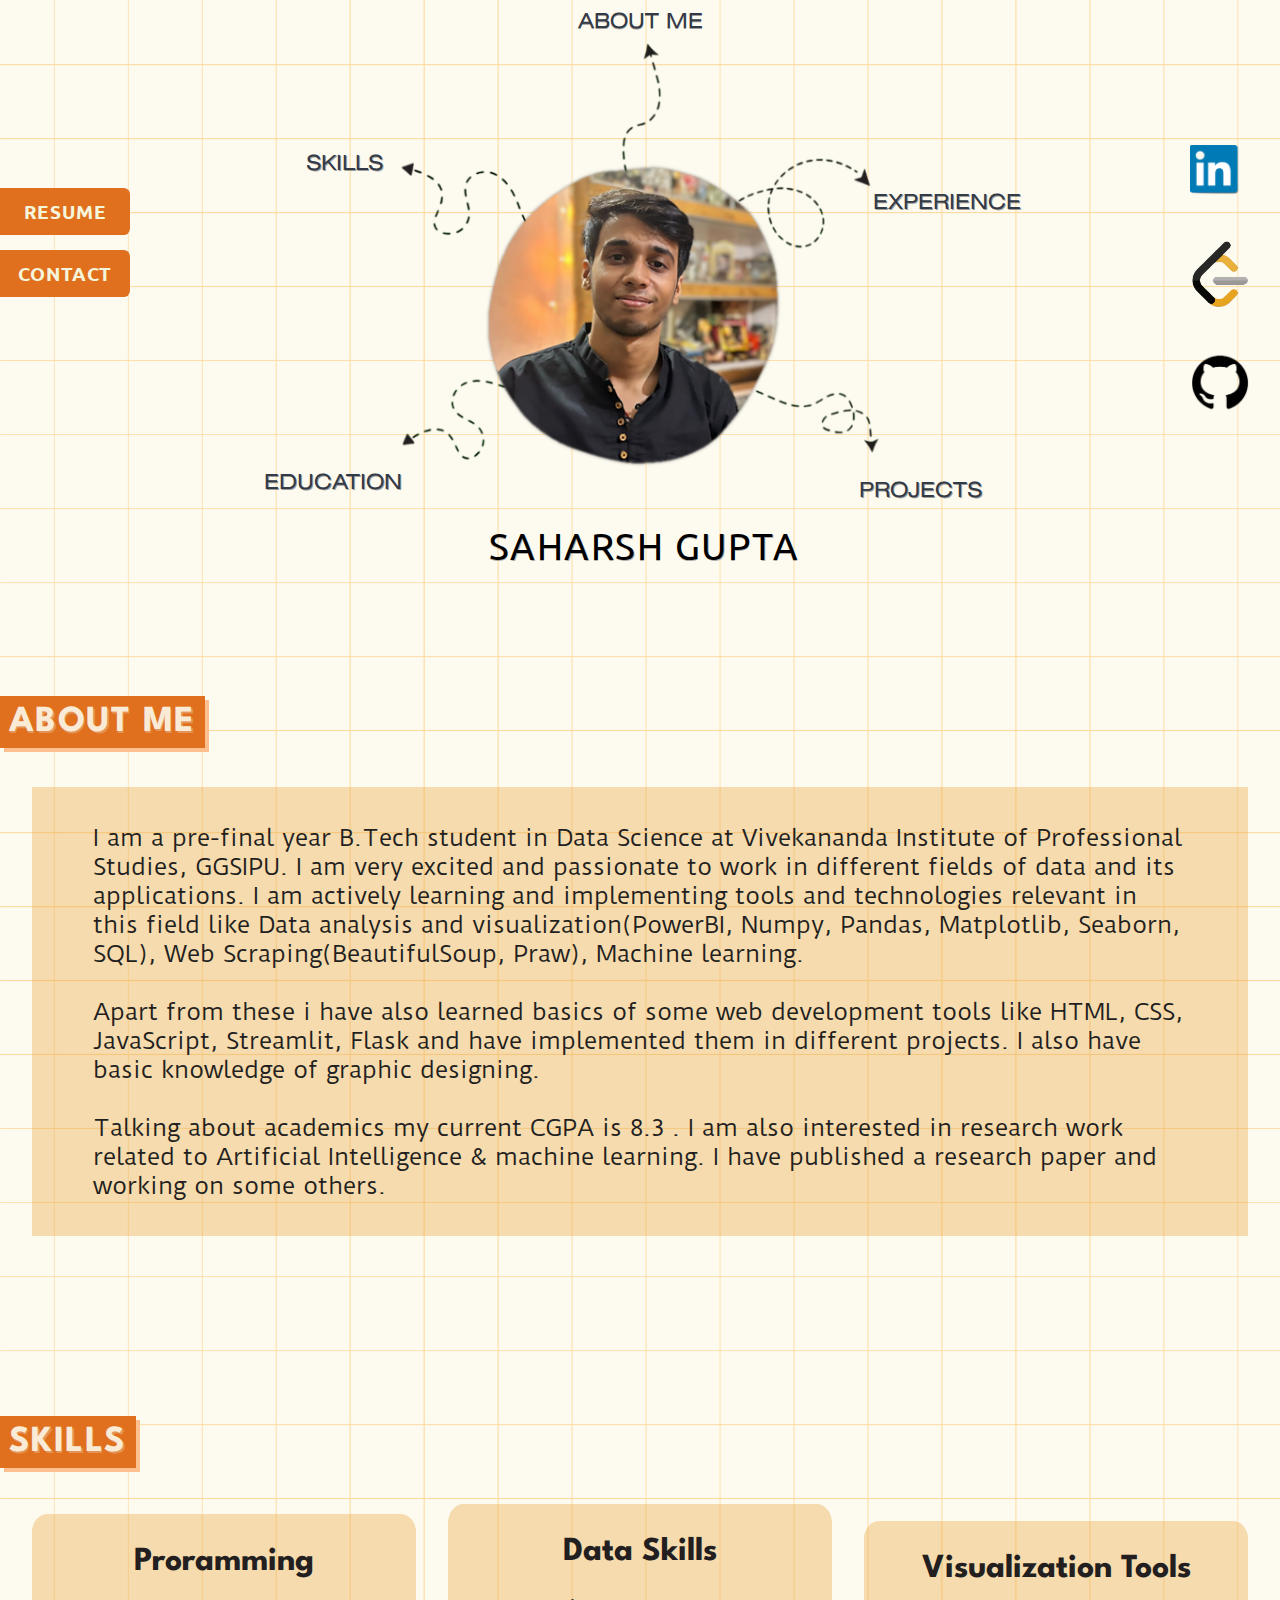
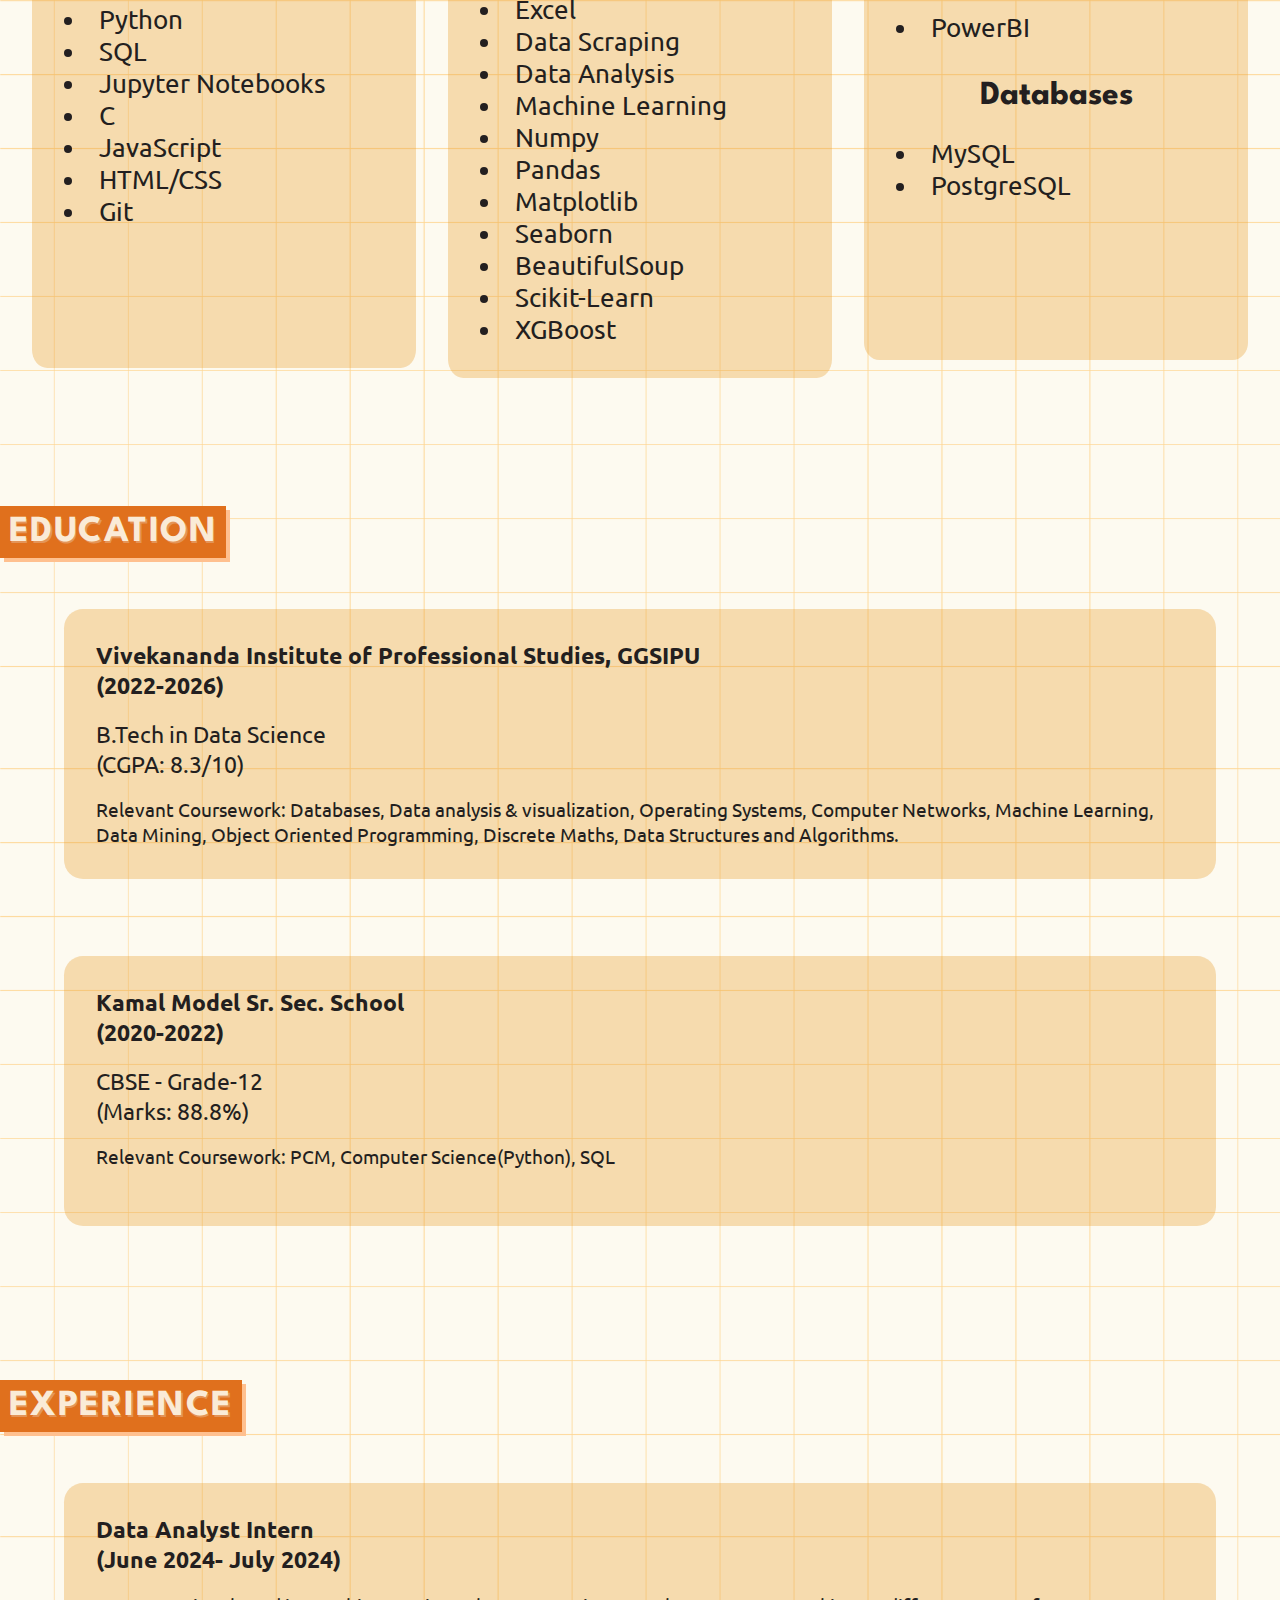
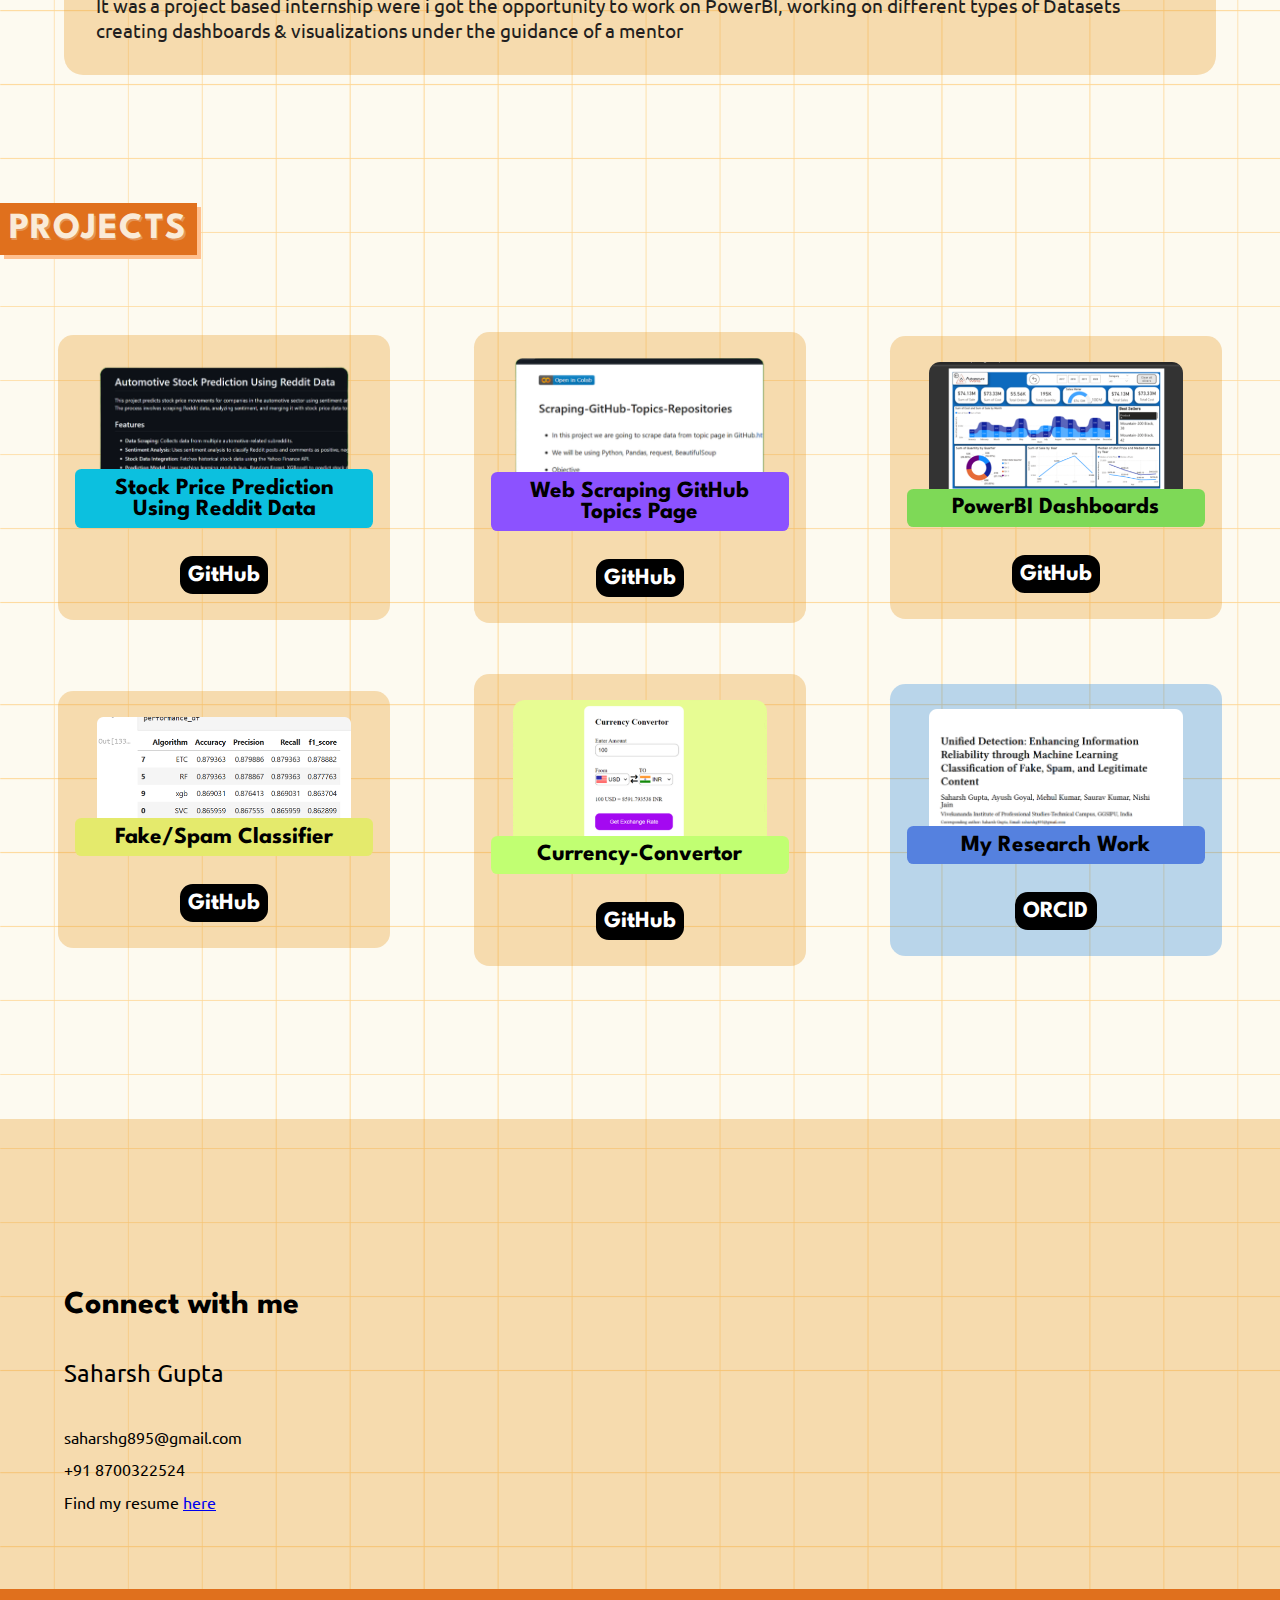
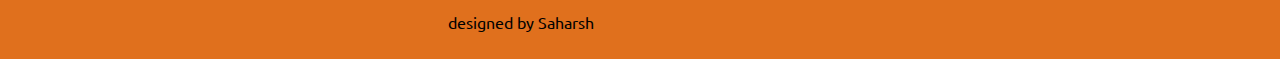
==== index.html @ 5601ae0f "added mobile view" ====
<!DOCTYPE html>
<html lang="en">
<head>
    <meta charset="UTF-8">
    <meta name="viewport" content="width=device-width, initial-scale=1.0">
    <title>Portfolio</title>
    <link rel="stylesheet" href="https://cdnjs.cloudflare.com/ajax/libs/font-awesome/6.6.0/css/all.min.css" integrity="sha512-Kc323vGBEqzTmouAECnVceyQqyqdsSiqLQISBL29aUW4U/M7pSPA/gEUZQqv1cwx4OnYxTxve5UMg5GT6L4JJg==" crossorigin="anonymous" referrerpolicy="no-referrer" />
    <link href="https://fonts.googleapis.com/css2?family=Duru+Sans&family=Ubuntu:ital,wght@0,300;0,400;0,500;0,700;1,300;1,400;1,500;1,700&display=swap" rel="stylesheet">
    <link href="https://fonts.googleapis.com/css2?family=Duru+Sans&family=League+Spartan:wght@100..900&family=Ubuntu:ital,wght@0,300;0,400;0,500;0,700;1,300;1,400;1,500;1,700&display=swap" rel="stylesheet">
    
    <link rel="stylesheet" href="style.css">
    <link rel="stylesheet" href="mediaQuery.css">
</head>
<body>

    <!-- for menu button in mobile devices -->
    <div class="nav">

    <div class="open-menu"><i class="fa-solid fa-bars"></i></div>
    <a href="https://drive.google.com/file/d/1RWQ6k6ctEYBsFzzn9ryaT-7SZQDzEsUv/view?usp=drive_link" target="_blank"><p>RESUME</p></a>

    </div>

    <dialog class="menu">
        <div class="close-menu"><i class="fa-solid fa-x"></i></div>
        <p><a href = #100>ABOUT ME</a></p>
        <p><a href = #102>SKILLS</a></p>
        <p><a href = #103>EDUCATION</a></p>
        <p><a href = #104>EXPERIENCE</a></p>
        <p><a href = #105>PROJECTS</a></p>
        <p><a href= #end>CONTACT</a> </p>
        <p><a href="https://drive.google.com/file/d/1RWQ6k6ctEYBsFzzn9ryaT-7SZQDzEsUv/view?usp=drive_link" target="_blank">RESUME</a> </p>
    </dialog>
        
    <!-- for menu button in mobile devices -->

    <div id="100" class="hero-section">


        <div class="resumeContact">

            <a href="https://drive.google.com/file/d/1RWQ6k6ctEYBsFzzn9ryaT-7SZQDzEsUv/view?usp=drive_link" target="_blank"><p>RESUME</p></a>
            
            <p class="open-contact">CONTACT</p>

        </div>

        <dialog class="contact-popup">

            <div class="contact-popup-details">
                <i class="fa-solid fa-envelope"></i>

                <pre id="mail">       saharshg895@gmail.com</pre>
            </div>
            <br>
            <div class="contact-popup-details">
                <i class="fa-solid fa-phone"></i>
                <pre>      +91 8700322524</p>
            </div>

            <button class="close-contact">Close</button>

        </dialog>

        <div class="photo">
            <img src = "images/photo2.png">
            <p id="skills"><a href = #102>SKILLS</a></p>
            <p id="education"><a href = #103>EDUCATION</a></p>
            <p id="experience"><a href = #104>EXPERIENCE</a></p>
            <p id="aboutme"><a href = #101>ABOUT ME</a></p>
            <p id="project"><a href = #105>PROJECTS</a></p>

        </div>
        <div class="socialmedia">
            <a href="https://www.linkedin.com/in/saharsh-gupta-214721248" target="_blank">
                <img src="images/linkedin.png"alt="linkedin">
            </a>
            <a href="https://leetcode.com/u/w7lmXBWu7b/" target="_blank">
               <img src="images/leetcode.png"alt="leetcode">
            </a>
            <a href="https://github.com/SaharshGit" target="_blank">
                <img src="images/github.png"alt="github">
            </a>
        </div>
        
    </div>
    <div id="name">SAHARSH GUPTA</div>

    <div class="other-section">
    
        <div class="ABOUTME" id="101">
            ABOUT ME
        </div>
        <div class="ABOUTME-text">
        <br><br>
        <p>I am a pre-final year B.Tech student in Data Science at Vivekananda Institute of Professional Studies, GGSIPU. I am very excited and passionate to work in different fields of data and its applications. I am actively learning and implementing tools and technologies relevant in this field like Data analysis and visualization(PowerBI, Numpy, Pandas, Matplotlib, Seaborn, SQL), Web Scraping(BeautifulSoup, Praw), Machine learning.
        <br><br>
        Apart from these i have also learned basics of some web development tools like HTML, CSS, JavaScript, Streamlit, Flask and have implemented them in different projects. I also have basic knowledge of graphic designing.
        <br><br>
        Talking about academics my current CGPA is 8.3 . I am also interested in research work related to Artificial Intelligence & machine learning. I have published a research paper and working on some others.</p>
        </div>
        <div class="SKILLS" id="102">
            SKILLS
        </div>
        <br><br>
        
        <div class="SKILLS-text">
            <div class="box">
                <p>Proramming</p>
                <br>
                <ul>
                    <li>Python</li>
                    <li>SQL</li>
                    <li>Jupyter Notebooks</li>
                    <li>C</li>
                    <li>JavaScript</li>
                    <li>HTML/CSS</li>
                    <li>Git</li>
                    <br><br><br><br><br><br>

                </ul>
            </div>
            <div class="box">
                <p>Data Skills</p>
                <br>
                <ul>
                    <li>Excel</li>
                    <li>Data Scraping</li>
                    <li>Data Analysis</li>
                    <li>Machine Learning</li>
                    <li>Numpy</li>
                    <li>Pandas</li>
                    <li>Matplotlib</li>
                    <li>Seaborn</li>
                    <li>BeautifulSoup</li>
                    <li>Scikit-Learn</li>
                    <li>XGBoost</li>
                </ul>
            </div>
            
            <div class="box">
                <p>Visualization Tools</p>
                <br>
                <ul>
                    <li>PowerBI</li>
                </ul>
                <br><br>
                <p>Databases</p>
                <br>
                <ul>
                    <li>MySQL</li>
                    <li>PostgreSQL</li>
                    <br><br><br><br><br><br><br>
                </ul>
            </div>
        </div>

    </div>

    <div class="EDUCATION" id="103">
        EDUCATION
    </div>
    <div class="EDUCATION-text">
        <div class="box">
            <h2>Vivekananda Institute of Professional Studies, GGSIPU </h2>     
            <h2>(2022-2026)</h2>
            <br>
            <pre>B.Tech in Data Science</pre> 
            <pre>(CGPA: 8.3/10)</pre>
            <br>
            <p>Relevant Coursework: Databases, Data analysis & visualization, Operating Systems, Computer Networks, Machine Learning, Data Mining, Object Oriented Programming, Discrete Maths, Data Structures and Algorithms.</p>
        </div>
        <div class="box">
            <h2>Kamal Model Sr. Sec. School</h2>       
            <h2>(2020-2022)</h2>
            <br>
            <pre>CBSE - Grade-12</pre>       
            <pre>(Marks: 88.8%)</pre>
            <br>
            <p>Relevant Coursework: PCM, Computer Science(Python), SQL</p>
        </div>
    </div>

    <div class="EXPERIENCE" id="104">
        EXPERIENCE
    </div>
    <div class="EXPERIENCE-text">
        <div class="box">
            <h2><pre>Data Analyst Intern</pre></h2>
            <h2><pre>(June 2024- July 2024)</pre></h2>
            <br>
            <p>It was a project based internship were i got the opportunity to work on PowerBI, working on different types of Datasets creating dashboards & visualizations under the guidance of a mentor</p>
        </div>
    </div>

    <div class="PROJECTS" id="105">
        PROJECTS
    </div>
    <div class="PROJECTS-content">

        <div class="box">

            <div class="p1">
                <a href="https://github.com/SaharshGit/Stock-Analysis/blob/main/README.md" target="_blank"><img src="images/p1.png"></a>
            </div>

            <span>Stock Price Prediction Using Reddit Data</span>

            <p><a href="https://github.com/SaharshGit/Stock-Analysis" target="_blank">GitHub</a></p>

        </div>

        <div class="box">
            <div class="p2">
                <a href="https://colab.research.google.com/drive/1R2JRiZE6E8woW7s11EywF5YOQM3PrBm9?usp=drive_link" target="_blank"><img src="images/p2.png"></a>
            </div>

            <span style="background-color: #8c52ff;">Web Scraping GitHub Topics Page</span> 

            <p><a href="https://github.com/SaharshGit/Web-Scraping-Github-Topics" target="_blank">GitHub</a></p>

        </div>
        <div class="box">
            <div class="p3">
                <a href="https://drive.google.com/file/d/1sA_6976lFreXooLMjayo4qyvV782fD0p/view?usp=drive_link" target="_blank"><img src="images/p3.png"></a>
            </div>

            <span style="background-color: #7ed957;">PowerBI Dashboards</span> 

            <p><a href="https://github.com/SaharshGit/Data-Analysis-PowerBI-" target="_blank">GitHub</a></p>
        </div>

        <div class="box">
            <div class="p6">
                <a href="https://github.com/SaharshGit/Info-Classifier" target="_blank"><img src="images/p6.png"></a>
            </div>

            <span style="background-color: #e4ea6c;">Fake/Spam Classifier</span>
            
            <p><a href="https://github.com/SaharshGit/Info-Classifier" target="_blank">GitHub</a></p>
        </div>
        
        <div class="box">
            <div class="p4">
                <a href="https://github.com/SaharshGit/currency-convertor" target="_blank"><img src="images/p4.png"></a>
            </div>

            <span style="background-color: #c1ff72;">Currency-Convertor</span> 

            <p><a href="https://github.com/SaharshGit/currency-convertor" target="_blank">GitHub</a></p>
        </div>

        <div class="box" style="background-color: rgba(30, 130, 223, 0.3);">
            <div class="p5">
                <a href="https://www.publications.scrs.in/chapter/978-81-955020-7-3/48" target="_blank"><img src="images/p5.png"></a>
            </div>

            <span style="background-color: #5581df;">My Research Work</span> 

            <p><a href="https://orcid.org/0009-0005-2648-5629" target="_blank">ORCID</a></p>
        </div>

    </div>

    <footer>
        <h1 id="end">Connect with me</h1>
        
        <h2>Saharsh Gupta</h2>
    
        <p>saharshg895@gmail.com</p>
        <p>+91 8700322524</p>
        <p>Find my resume <a href="https://drive.google.com/file/d/1RWQ6k6ctEYBsFzzn9ryaT-7SZQDzEsUv/view?usp=drive_link" target="_blank">here</a></p>
        
        <div class="end-block">
            <a href="https://www.linkedin.com/in/saharsh-gupta-214721248" target="_blank">
                <i class="fa-brands fa-linkedin"></i>
            </a>

            <a href="https://github.com/SaharshGit" target="_blank">
                <i class="fa-brands fa-github"></i>
            </a>

            <a href="https://leetcode.com/u/w7lmXBWu7b/" target="_blank">
                <i class="fa-solid fa-code"></i>
            </a>

            <p>designed by Saharsh</p>
        </div>
    </footer>

    <script src="script.js"></script>
</body>
</html>
---- style.css ----
@font-face{
    font-family: helios;
    src:url(fonts/Helios_Extended.otf) format('opentype');
}


* {
    margin: 0;
    padding: 0;


}



html {
    scroll-behavior: smooth;
  }

body {
    height: 100%;
    width:100%;
    background-image: url('images/background.png');
    display: flex;
    flex-wrap: wrap;
    
}

body.no-scroll {
    overflow: hidden;
}


.hero-section {
    width: 100%;
    display: flex;
    align-items: center;
    justify-content: space-between;
   
    
}

.nav {
    display: none;
}

.open-menu {
    display: none;
}

.resumeContact{
    width:20%;
    height: auto;
    display: flex;
    flex-direction: column;
       
}

.resumeContact p {
    width:40%;
    height:auto;
    padding:5%;
    margin: 3% 0 3% 0;
    background-color: #e0701d;
    color:beige;
    border-top-right-radius: clamp(0.1rem, 5vh ,0.4rem);
    border-bottom-right-radius: clamp(0.1rem, 5vh, 0.4rem);
    text-align: center;
    font-size: clamp(0.25rem, 1.5vw, 1.3rem);
    line-height: 100%;
    font-family: ubuntu;
    font-weight: bold;
    letter-spacing: 0.05rem ;
    border: 1px solid transparent;
    cursor: pointer;

}

.resumeContact a {
    text-decoration: none;
}

.resumeContact p:hover {
    transform: scale(1.1);
}

.contact-popup {
    padding: 2rem 6rem 2rem 2rem;
    width: clamp(8rem, 40vw,18rem);
    margin:10% 0 0  15%;
    border-radius: 0.7rem;
    border: none;
    box-shadow: 1rem 1rem 1rem rgba(46, 46, 46, 0.82);
    font-family: ubuntu;
    font-size: clamp(1rem, 5vw, 2rem);
    display: none;
    flex-direction: column ;
    justify-content: flex-start;
     
}

.contact-popup pre {
    font-size: clamp(1rem, 3vw, 1.5rem);
}



.contact-popup-details {
    max-width: 100%;
    height: 30%;
    display: flex;
    justify-content: space-evenly;
    margin-left: -5%;
}



.contact-popup button {
    margin: 13% 0 0 50%;
    width: 3rem;
    font-family: ubuntu;
    background-color: black;
    color: white;
    border-radius: 0.3rem;
}

.contact-popup::backdrop {
    background-color: rgba(72, 69, 69, 0.6);

}

.photo {
    margin-top:2.5%;
    max-width: 60%;
    height: auto;
    display: flex;
    justify-content: center;
    align-items: center;
    position: relative;
}

.photo img {
    content: url(images/photo2.png);
    width: 63%;
    height: 70%;
    object-fit: cover;
}

.photo p {
    position: absolute;
    font-family: helios;  
    font-weight: lighter;
    color: #333a47;
    transition: color, transform, text-shadow;
    font-size: clamp(0.25rem, 2vw, 1.3rem);
    text-shadow: 0.05rem 0.05rem 0rem rgba(65, 64, 64, 0.5);
}
    

.photo p:hover {
    text-shadow: 0.05rem 0.05rem 0rem #e49458;
    color:#e0701d;
    transform: scale(1.1);

}

.photo a {
    text-decoration: none;
    color: inherit;
}

#skills {
    margin-right: 77%;
    margin-bottom: 25%;
}

#experience {
    margin-left: 80%;
    margin-bottom: 15%;
}

#aboutme {
    margin-bottom: 62%;
}

#education {
    margin-top: 58%;
    margin-right:80%;
}

#project {
    margin-top: 60%;
    margin-left:73%;
}




.socialmedia {
    width:20%;
    height: 40%;
    display: flex;
    flex-direction: column;
    gap: 20%;
}


.socialmedia img {
    max-width: 65%;
    max-height: auto   
}

.socialmedia a {   
    margin-left: 65%;   
}

.socialmedia a:hover img {
    transform: scale(1.1);
}


#name {
    width:100vw;
    font-family: "Ubuntu";
    letter-spacing: 1.5px;
    text-shadow: 0.05rem 0.05rem 0rem rgba(103, 101, 101, 0.5);
    margin-top: 3%;
    margin-left: 0.6vw;
    font-size: clamp(1.7rem, 3vw, 2.3rem);

    display: flex;
    align-items: center;
    justify-content: center;
}

.other-section {
    height: auto;
    width:100%;
    margin-top: 10%;
    display:flex;
    flex-direction: column;
    align-items: flex-start;
    justify-content: flex-start;
}

.ABOUTME {
    font-size: clamp(2rem, 6vw, 2.3rem);
    background-color: #e0701d;
    box-shadow: 4px 4px 0px rgb(255, 192, 143);
    padding: 0.7%;
    font-family: "League Spartan";
    font-weight: bolder;
    color:antiquewhite;
    letter-spacing: 1.5px;
    text-shadow: 1.5px 1.5px 0px #e49458;
}

.ABOUTME-text {
    margin: 3% 0 4% 2.5%;
    width: 95%;
    height: auto;
    background-color: rgba(232, 160, 52, 0.35);
    display: flex;
    align-items: center;
    justify-content: center;
    
    
}

.ABOUTME-text p {
    width:90%;
    padding: 3%;
    font-family: "Duru Sans";
    font-weight: lighter;
    color: #231f20;
    font-size: clamp(1.1rem, 4vw, 1.45rem);
    
    
}

.SKILLS {
    margin-top: 10%;
    font-size: clamp(2rem, 6vw, 2.3rem);
    background-color: #e0701d;
    box-shadow: 4px 4px 0px rgb(255, 192, 143);
    padding: 0.7%;
    font-family: "League Spartan";
    font-weight: bolder;
    color:antiquewhite;
    letter-spacing: 1.5px;
    text-shadow: 1.5px 1.5px 0px #e49458;
}

.SKILLS-text {

    color: #231f20;
    width: 100%;
    height: 60%;
    display: flex;
    justify-content: space-evenly;
    align-items: center;
}

.SKILLS-text .box {

    width:25%;
    max-height: fit-content;
 
    background-color: rgba(232, 160, 52, 0.35);
    padding: 2.5%;
    border-radius: 4%;
    
    

}

.SKILLS-text .box p {
    margin-top: -3%;
    text-align: center;
    font-family: League Spartan;
    font-weight: bolder;
    font-size: clamp(1.6rem, 4vw, 2.1rem);
    padding: 3%;
    
}

.SKILLS-text .box ul {
    list-style-position: inside;
    
}

.SKILLS-text .box li {
    font-family: ubuntu;
    font-size: clamp(1.1rem, 4vw, 1.6rem);

}

.EDUCATION {
    margin-top: 10%;
    font-size: clamp(2rem, 6vw, 2.3rem);
    background-color: #e0701d;
    box-shadow: 4px 4px 0px rgb(255, 192, 143);
    padding: 0.7%;
    font-family: "League Spartan";
    font-weight: bolder;
    color:antiquewhite;
    letter-spacing: 1.5px;
    text-shadow: 1.5px 1.5px 0px #e49458;
}

.EDUCATION-text {
    color: #231f20;
    margin-top:4%;
    width: 100%;
    height: auto;
    display: flex;
    flex-wrap: wrap;
    justify-content: space-evenly;
    align-items:center;
    gap: 15%;
}

.EDUCATION-text .box{
    width:85%;
    min-height: 40%;
    height: auto;
    background-color: rgba(232, 160, 52, 0.35);
    padding: 2.5%;
    border-radius: 1.5vw;
}


.EDUCATION-text .box h2,pre {
    width:80%;
    font-family: ubuntu;
    font-size: clamp(1.1rem, 4vw, 1.45rem);
    
}

.EDUCATION-text .box p {
    font-family: ubuntu;
    font-size: clamp(1rem, 3vw, 1.2rem);
    
}

.EXPERIENCE {
    margin-top: 20%;
    font-size: clamp(2rem, 6vw, 2.3rem);
    background-color: #e0701d;
    box-shadow: 4px 4px 0px rgb(255, 192, 143);
    padding: 0.7%;
    font-family: "League Spartan";
    font-weight: bolder;
    color:antiquewhite;
    letter-spacing: 1.5px;
    text-shadow: 1.5px 1.5px 0px #e49458;
}

.EXPERIENCE-text {
    color: #231f20;
    margin-top:4%;
    width: 100%;
    height: auto;
    display: flex;
    flex-wrap: wrap;
    justify-content: space-evenly;
    align-items:center;
    gap: 15%;
}

.EXPERIENCE-text .box{
    width:85%;
    min-height: 40%;
    height: auto;
    background-color: rgba(232, 160, 52, 0.35);
    padding: 2.5%;
    border-radius: 1.5vw;
}

.EXPERIENCE-text .box pre {
    font-family: ubuntu;
    font-size: clamp(1.1rem, 4vw, 1.45rem);
}


.EXPERIENCE-text .box p {
    font-family: ubuntu;
    font-size: clamp(1rem, 3vw, 1.2rem);
}

.PROJECTS {
    margin-top: 10%;
    font-size: clamp(2rem, 6vw, 2.3rem);
    background-color: #e0701d;
    box-shadow: 4px 4px 0px rgb(255, 192, 143);
    padding: 0.7%;
    font-family: "League Spartan";
    font-weight: bolder;
    color:antiquewhite;
    letter-spacing: 1.5px;
    text-shadow: 1.5px 1.5px 0px #e49458;
}

.PROJECTS-content {
    margin-top:4%;
    width: 100%;
   
    height: auto;
    display: flex;
    flex-wrap: wrap;
    justify-content: space-evenly;
    align-items:center;
    
    
   
    
}

.PROJECTS-content .box {
    margin: 2%;
    width:22%;
    min-height: 30%;
    
    background-color: rgba(232, 160, 52, 0.35);
    border-radius: 1.2vw;
    padding: 2%;
    font-size:  clamp(1.1rem, 4vw, 1.45rem);
    display: flex;
    flex-direction: column;
    justify-content: center;
    align-items: center;
}

.PROJECTS-content .box img {
    max-width: 100%;
    max-height: auto;    

}

.PROJECTS-content .box img:hover {
        transform: scale(1.1);
    
}

.PROJECTS-content span {
    width:100%;
    font-family: league spartan;
    font-weight: bold;
    text-align: center;
    background-color: #0cc0df;
    border-radius: 0.5vw;
    padding:3%;
    margin-top: -7%; 
    position: relative;
    z-index: 1;

}

.PROJECTS-content p {
    margin-top:10%;
    font-family: league spartan;
    font-weight: bold;
    background-color: black;
    color: white;
    padding: 3%;
    border-radius: 1vw;

}

.PROJECTS-content p:hover {
    transform: scale(1.1);
}

.PROJECTS-content a {
    text-decoration: none;
    color: inherit;
}


.p1 {
    height:70%;
    width:90%;
    border-radius: 15%;
    display: flex;
    flex-direction: column;
    align-items: center;
    justify-content: center;
    position: relative;
    
   
}


.p2 {
    height:70%;
    width:90%;
    border-radius: 15%;
    display: flex;
    flex-direction: column;
    align-items: center;
    justify-content: center;
    position: relative;
    
   
}


.p3 {
    height:70%;
    width:90%;
    border-radius: 15%;
    display: flex;
    flex-direction: column;
    align-items: center;
    justify-content: center;
    position: relative;
    
   
}



.p4 {
    height:70%;
    width:90%;
    border-radius: 15%;
    display: flex;
    flex-direction: column;
    align-items: center;
    justify-content: center;
    position: relative;
    
   
}


.p5 {
    height:70%;
    width:90%;
    border-radius: 15%;
    display: flex;
    flex-direction: column;
    align-items: center;
    justify-content: center;
    position: relative;
    
   
}

.p6 {
    height:70%;
    width:90%;
    border-radius: 15%;
    display: flex;
    flex-direction: column;
    align-items: center;
    justify-content: center;
    position: relative;
      
}

footer {
    margin-top: 10%;
    width: 100vw;
    height: 60vh;
    background-color: rgba(232, 160, 52, 0.35);
    display: flex;
    flex-direction: column;
    justify-content: flex-end;
    
    
}

footer h1 {
    margin-left:5%;
    font-family: league spartan;
    margin-bottom: 3%;
}

footer h2 {
    margin-left: 5%;
    font-family: ubuntu;
    font-weight:400;
    margin-bottom: 3%;
}

footer p {
    margin-left: 5%;
    margin-bottom: 1%;
    font-family: ubuntu;
    margin: none;
    
}

.end-block {
    margin-top: 5%;
    width: 100%;
    height: 13%;
    background-color: #e0701d;
    display: flex;
    justify-content: flex-start;
    align-items: center;
    gap: 3%;
    
}

.end-block i {
    margin-left: 7vw;
    color: black;
    font-size: xx-large;   
}
.end-block p {
    margin-top: 0.5rem; 
}
---- mediaQuery.css ----
@media (max-width: 800px){

    .nav {
        display:flex; 
        justify-content: space-between;
        width:100%;
        position: sticky;
        top: 0px;
        z-index: 2;
        background-color: rgb(239, 152, 21);
        box-shadow: 2px 2px 4px rgba(46, 46, 46, 0.3);
    }

    .nav p {
        color:antiquewhite;
        font-family: ubutu;
        font-weight: bold;
        font-size: larger;
        text-shadow: 0.05rem 0.05rem 0rem rgba(65, 64, 64, 0.5);
        padding: 1rem;
    }

    .nav a {
        text-decoration: none;
        color: inherit;
    }

    .open-menu{
        width:fit-content;
        display:inline;        
        font-size: xx-large;
        color: antiquewhite;
        padding: 0.5rem;  
        
        
        

      
    }

    .menu {
        all: unset;
        display: none;

        height: 100vh;
        width:50vw;
        padding: 1rem;
        font-family: league spartan;
        font-size:x-large;
        background-color: azure;
        border: none;
        outline: none;
        z-index: 2;
        box-shadow: 0.5rem 0.5rem 1rem rgba(46, 46, 46, 0.6);
        flex-direction: column;
        position: fixed;
        top: 0px;
        
       

    }

    .menu p {
        padding-bottom: 3rem;
        color: black;
    }

    .menu a {
        text-decoration: none;
        color: inherit;
    }


    .menu::backdrop {
        background-color: rgba(72, 69, 69, 0.6);
    
    }

    .close-menu {
        width:fit-content;
        display:flex;        
        font-size: xx-large;
        margin-bottom: 3rem;
        
    }
    
    .hero-section{
        flex-direction: column;
        height: 40vh;
        margin-top: -7%;
    }


    .resumeContact p{
        display: none;
    }

    .resumeContact {
        width: 100%;
        justify-content: flex-start;
    }


    .socialmedia{
        display: none;
    }

    .photo {
        max-width: 100%;
        max-height: 35vh;
    
    }

    .photo p{
        display: none;
    }

    .photo img{
        content: url(images/hero-image.png);
        width:100%;
        height: 100%;  
    }

    #name {
        margin-top: 9% ;
    }

    .SKILLS-text {
        flex-direction: column;
        
    }

    .SKILLS-text .box br{
        display: none;
    }

    .SKILLS-text .box {
        margin: 5%;
        width: 80vw;
        max-height: fit-content;
        
    }

    .EDUCATION-text {
        gap: 5%
    }

    .PROJECTS-content{

        flex-direction: column;
        flex-wrap: nowrap;
    }

    .PROJECTS-content .box {
        width: 80%;
        min-height: 10vh;
    
    }
}
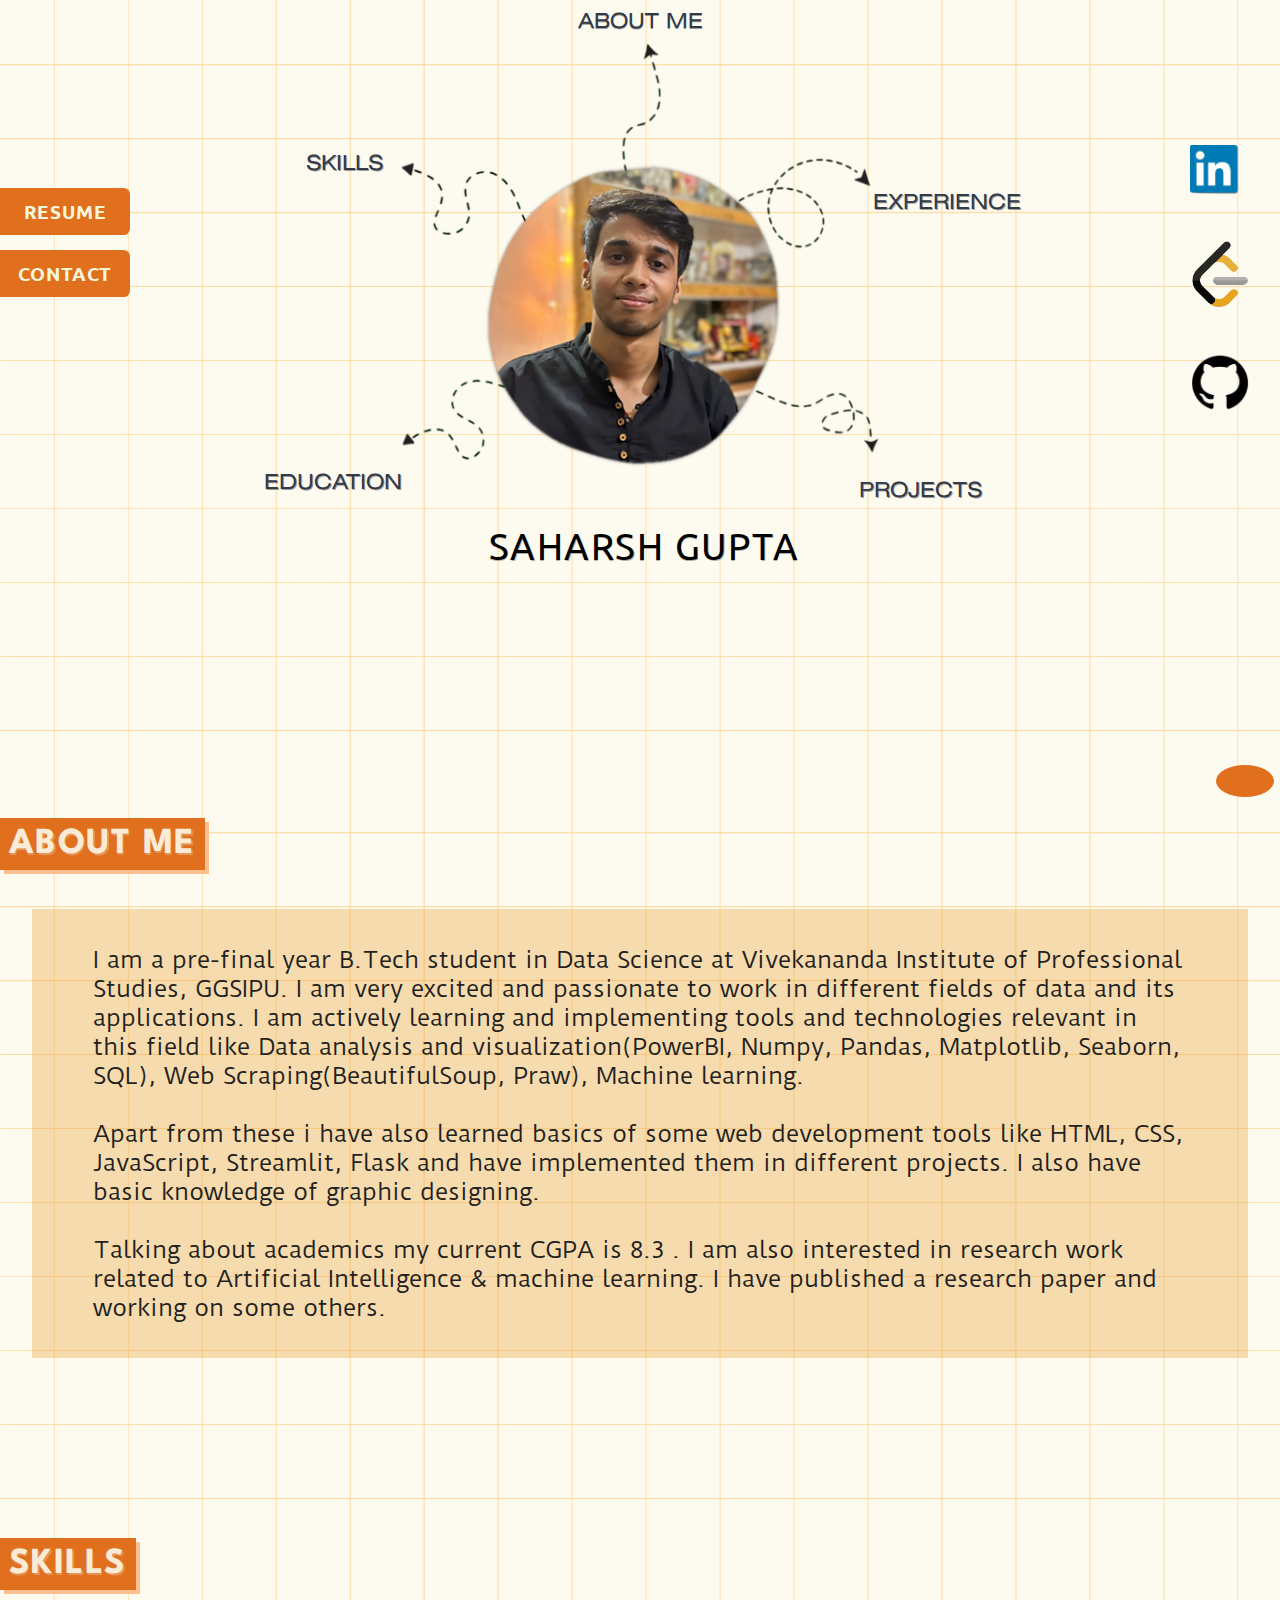
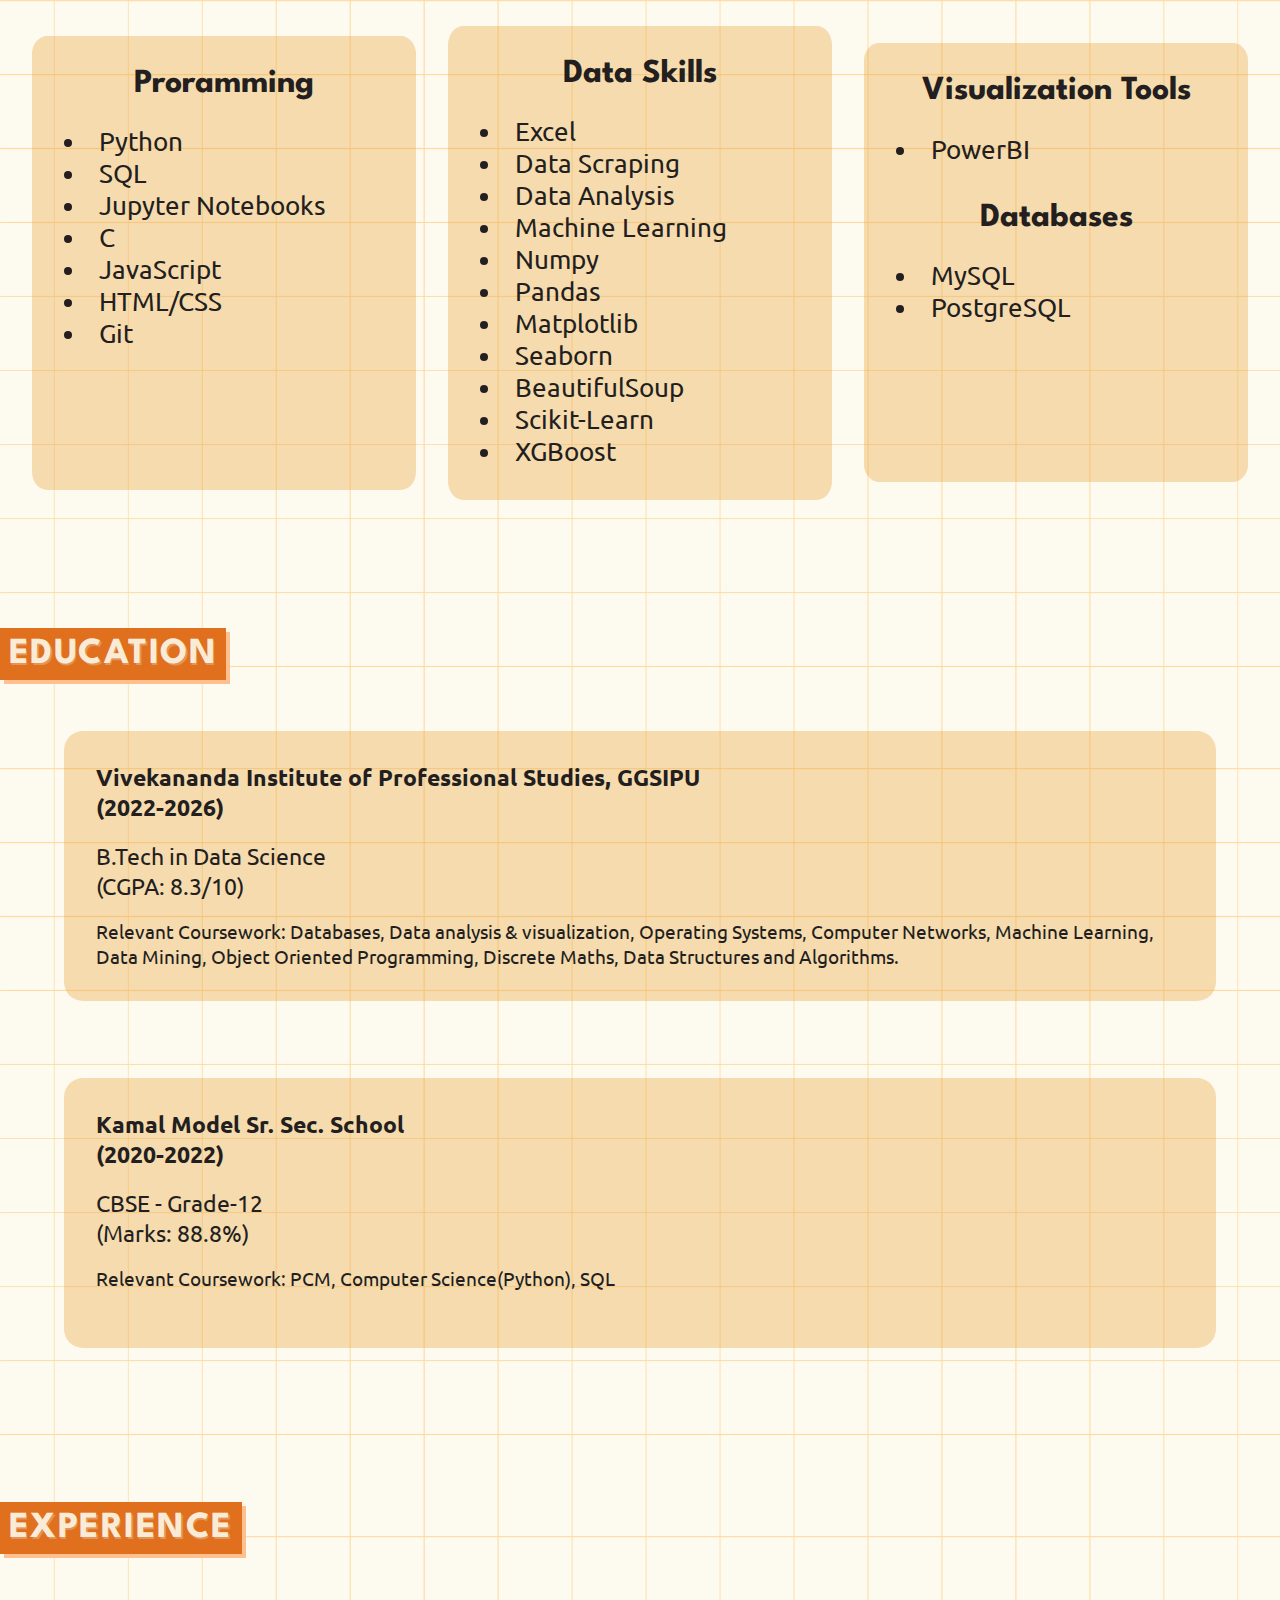
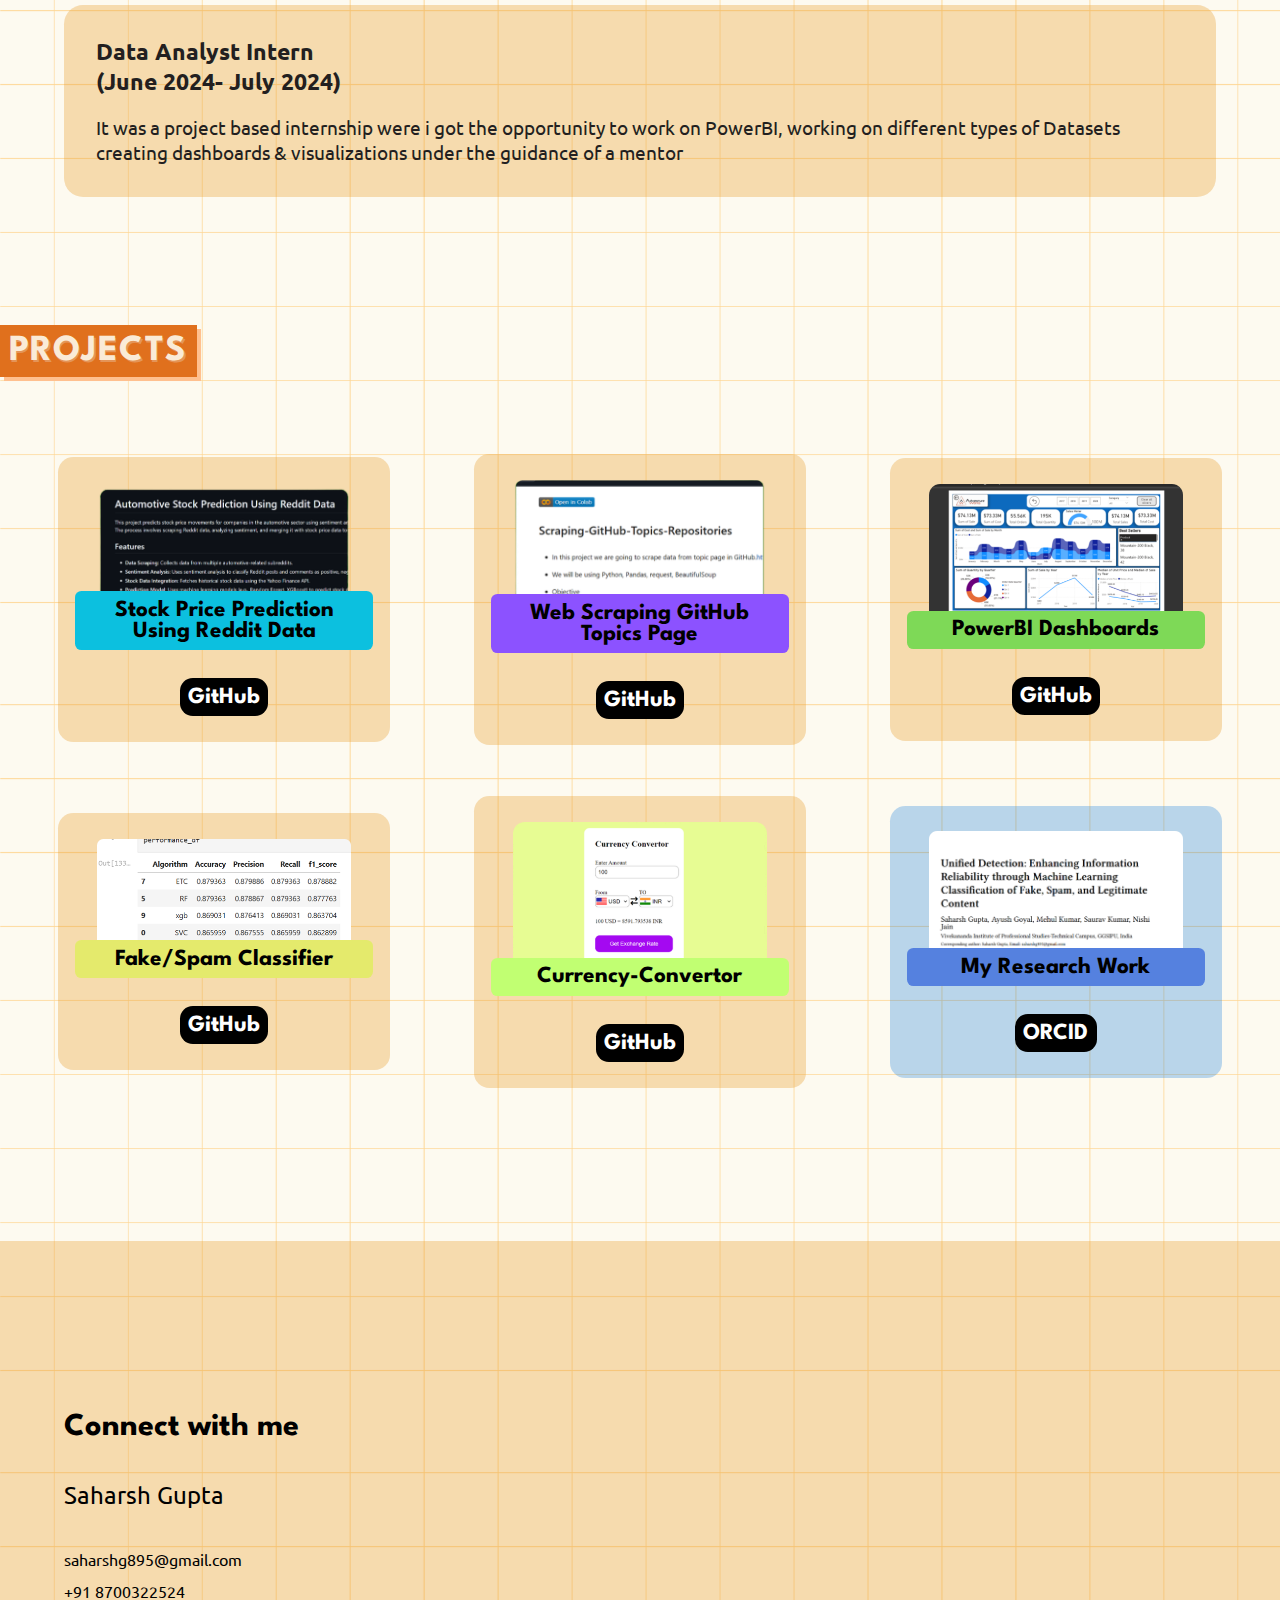
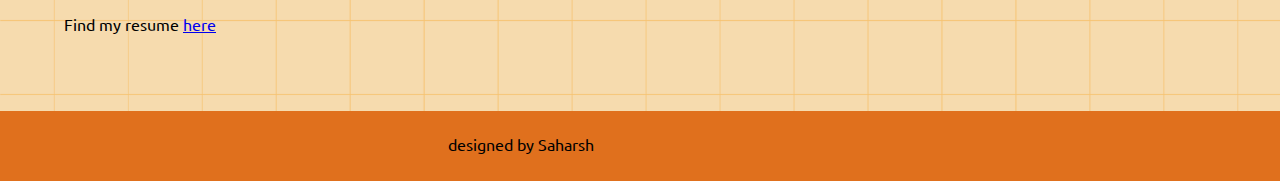
==== commit 25fb6ef6: "added top button" ====
--- a/index.html
+++ b/index.html
@@ -13,6 +13,7 @@
 </head>
 <body>
 
+    
     <!-- for menu button in mobile devices -->
     <div class="nav">
 
@@ -30,8 +31,7 @@
         <p><a href = #105>PROJECTS</a></p>
         <p><a href= #end>CONTACT</a> </p>
         <p><a href="https://drive.google.com/file/d/1RWQ6k6ctEYBsFzzn9ryaT-7SZQDzEsUv/view?usp=drive_link" target="_blank">RESUME</a> </p>
-    </dialog>
-        
+    </dialog>  
     <!-- for menu button in mobile devices -->
 
     <div id="100" class="hero-section">
@@ -86,11 +86,15 @@
     </div>
     <div id="name">SAHARSH GUPTA</div>
 
+    <a id="top" href= #100><div class="top"><i class="fa-solid fa-up-long"></i></div></a>
+
+
     <div class="other-section">
     
         <div class="ABOUTME" id="101">
             ABOUT ME
         </div>
+
         <div class="ABOUTME-text">
         <br><br>
         <p>I am a pre-final year B.Tech student in Data Science at Vivekananda Institute of Professional Studies, GGSIPU. I am very excited and passionate to work in different fields of data and its applications. I am actively learning and implementing tools and technologies relevant in this field like Data analysis and visualization(PowerBI, Numpy, Pandas, Matplotlib, Seaborn, SQL), Web Scraping(BeautifulSoup, Praw), Machine learning.
--- a/style.css
+++ b/style.css
@@ -233,6 +233,30 @@
     justify-content: center;
 }
 
+.top {
+    height: auto;
+    width:1.6rem;
+   
+    font-size: x-large;
+    color: whitesmoke;
+    background-color:#e0701d;
+    padding:1rem;
+    border-radius: 50%;
+
+   
+
+    display: flex;
+    justify-content: center;
+    align-items: center;
+}
+
+#top {
+    margin-left:95%;
+    margin-top: 10vh;
+    text-decoration: none;
+    position: sticky;
+    top:85vh;
+}
 .other-section {
     height: auto;
     width:100%;
--- a/mediaQuery.css
+++ b/mediaQuery.css
@@ -18,7 +18,7 @@
 
     .nav p {
         color:antiquewhite;
-        font-family: ubutu;
+        font-family: ubuntu;
         font-weight: bold;
         font-size: larger;
         text-shadow: 0.05rem 0.05rem 0rem rgba(65, 64, 64, 0.5);
@@ -161,4 +161,17 @@
         min-height: 10vh;
     
     }
+
+    .PROJECTS-content .box img:hover {
+        transform: none;
+    
+    }   
+
+    .PROJECTS-content p:hover {
+        transform: none;
+    }
+
+    .top {
+        display: none;
+    }
 }
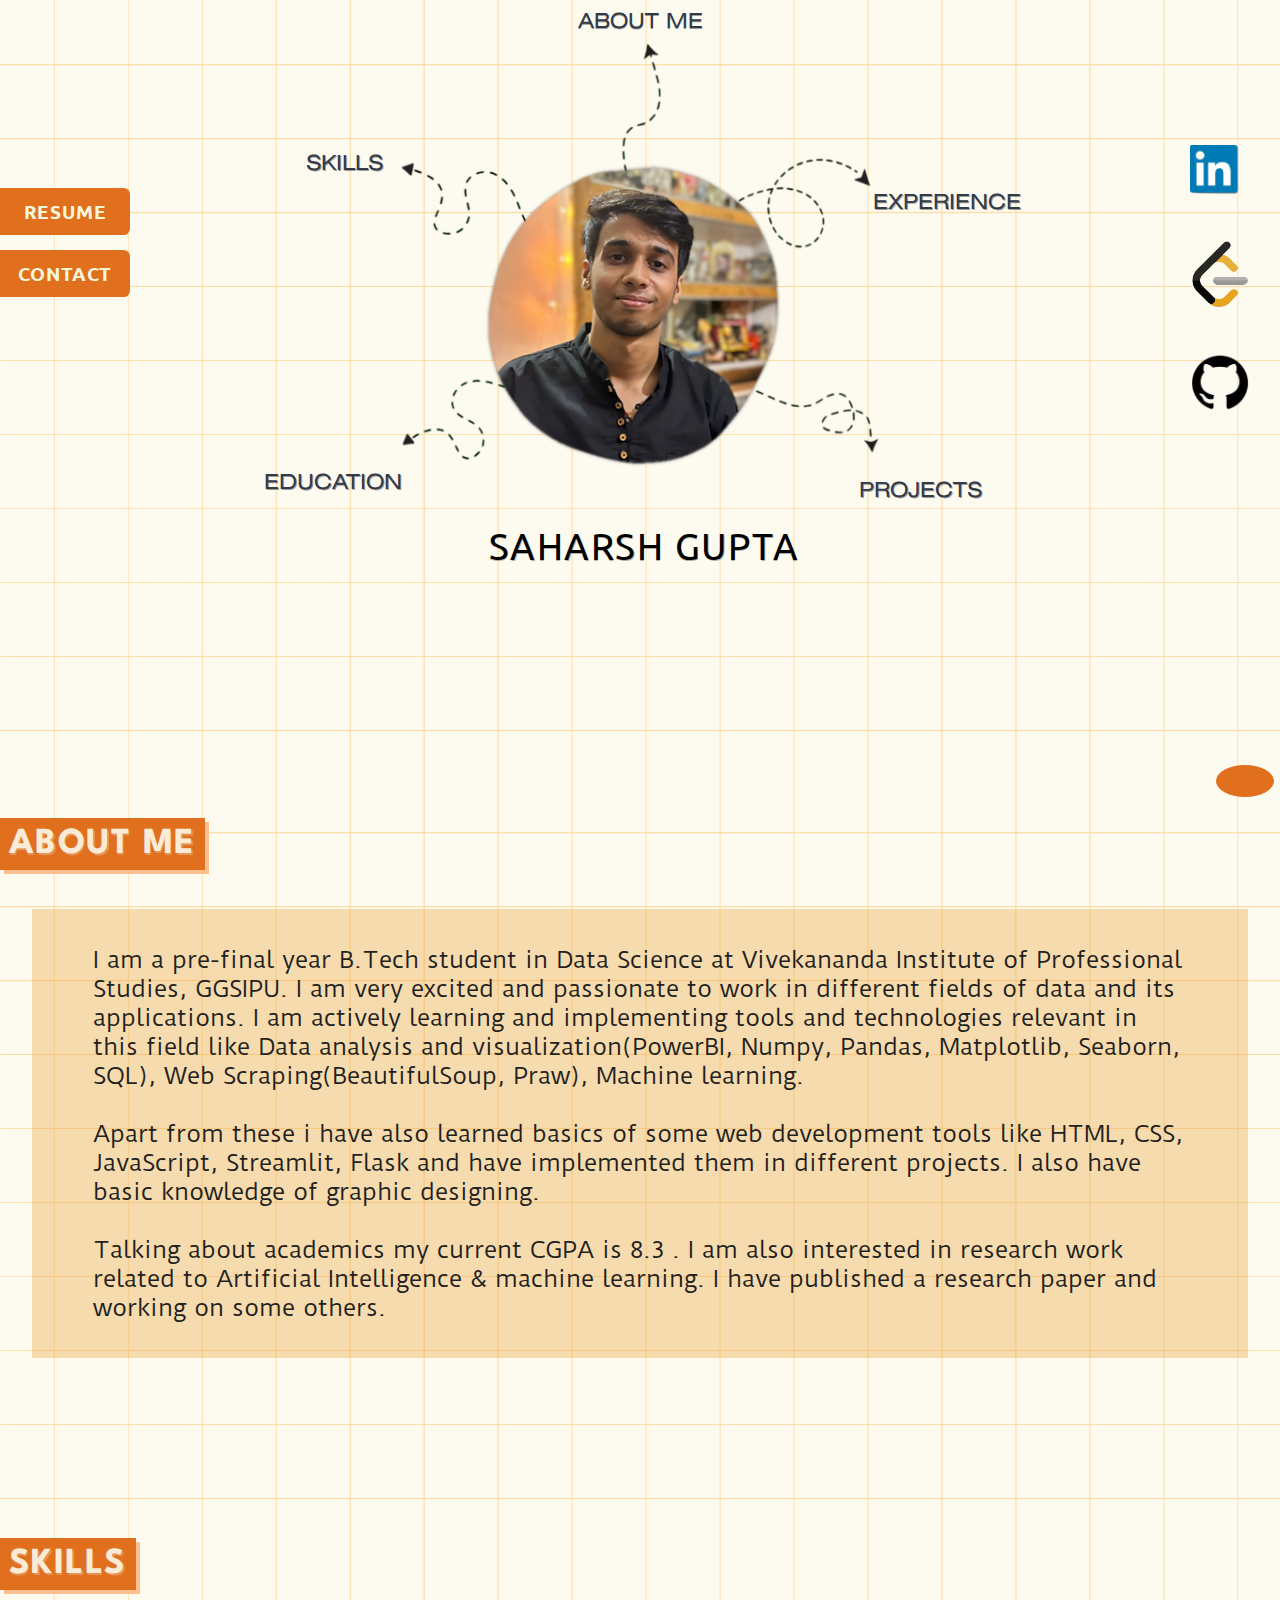
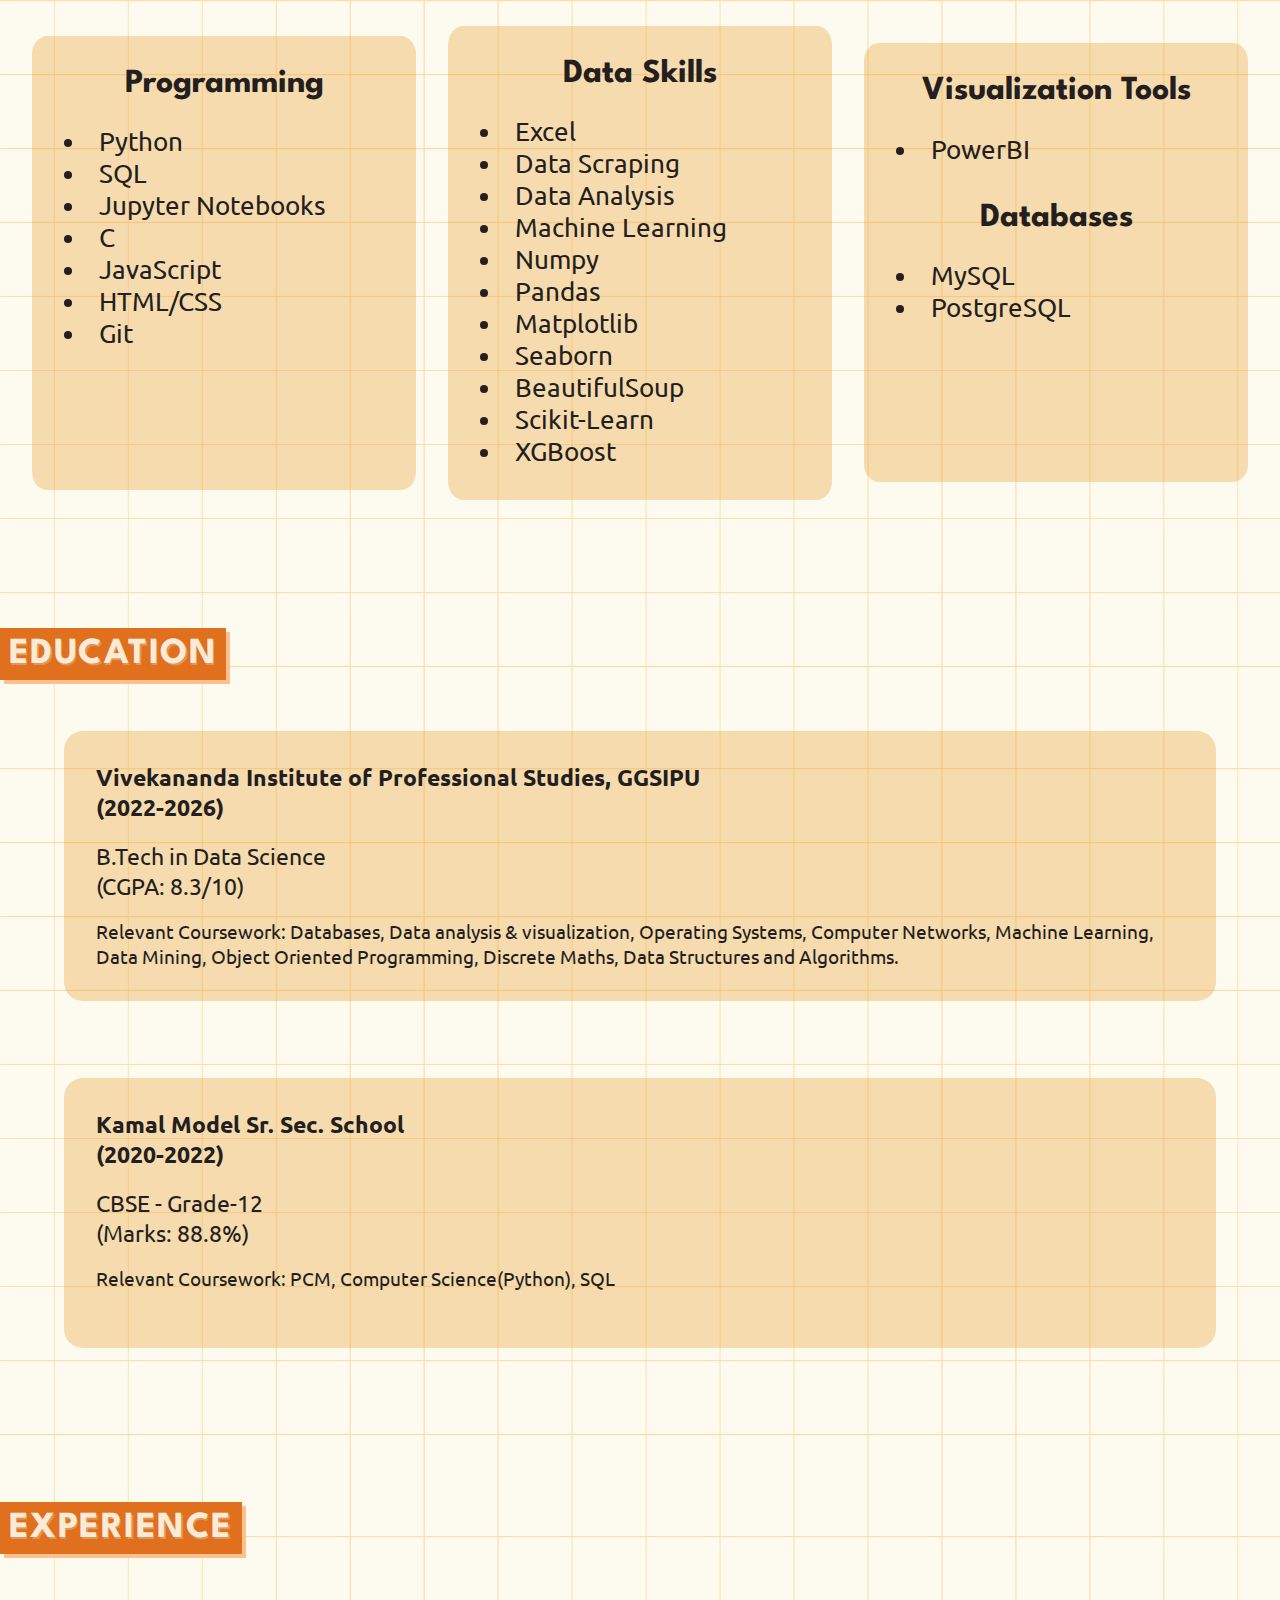
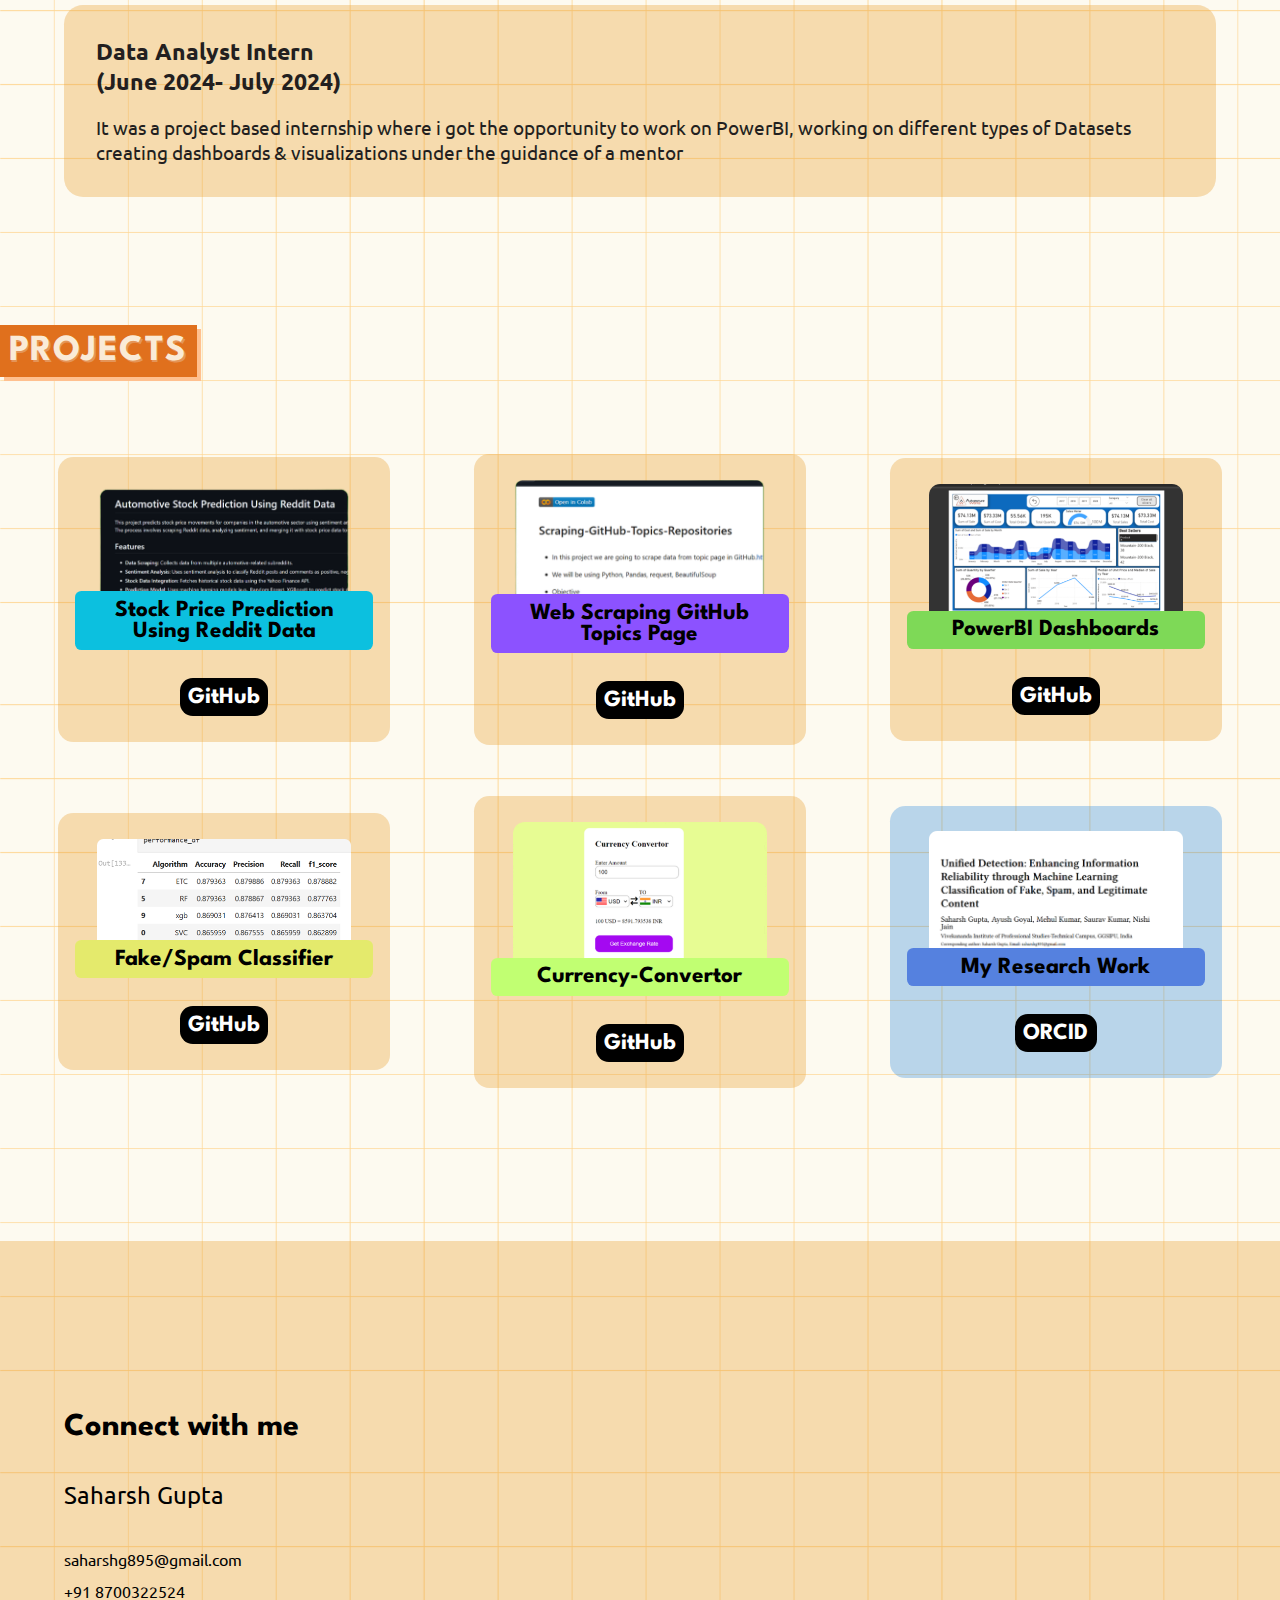
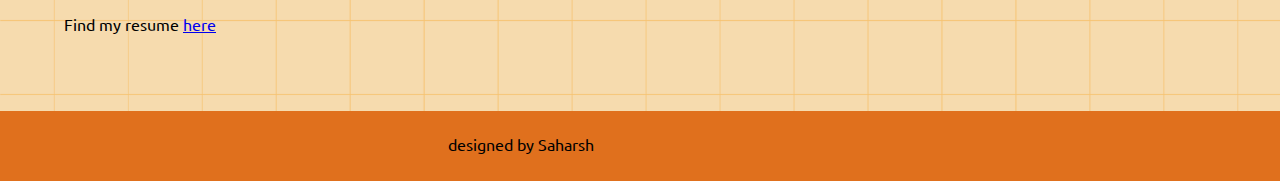
==== commit eacde908: "Update index.html" ====
--- a/index.html
+++ b/index.html
@@ -110,7 +110,7 @@
         
         <div class="SKILLS-text">
             <div class="box">
-                <p>Proramming</p>
+                <p>Programming</p>
                 <br>
                 <ul>
                     <li>Python</li>
@@ -193,7 +193,7 @@
             <h2><pre>Data Analyst Intern</pre></h2>
             <h2><pre>(June 2024- July 2024)</pre></h2>
             <br>
-            <p>It was a project based internship were i got the opportunity to work on PowerBI, working on different types of Datasets creating dashboards & visualizations under the guidance of a mentor</p>
+            <p>It was a project based internship where i got the opportunity to work on PowerBI, working on different types of Datasets creating dashboards & visualizations under the guidance of a mentor</p>
         </div>
     </div>
 
@@ -294,4 +294,4 @@
 
     <script src="script.js"></script>
 </body>
-</html>+</html>
--- a/style.css
+++ b/style.css
@@ -143,7 +143,7 @@
     content: url(images/photo2.png);
     width: 63%;
     height: 70%;
-    object-fit: cover;
+    object-fit: contain;
 }
 
 .photo p {
--- a/mediaQuery.css
+++ b/mediaQuery.css
@@ -91,8 +91,9 @@
     
     .hero-section{
         flex-direction: column;
-        height: 40vh;
-        margin-top: -7%;
+        min-height: 30vh;
+        padding: 5%;
+        
     }
 
 
@@ -113,6 +114,7 @@
     .photo {
         max-width: 100%;
         max-height: 35vh;
+        position: absolute;
     
     }
 
@@ -122,12 +124,13 @@
 
     .photo img{
         content: url(images/hero-image.png);
-        width:100%;
-        height: 100%;  
+        max-width:100%;
+    
+        object-fit: contain;
     }
 
     #name {
-        margin-top: 9% ;
+        padding-top: 10% ;
     }
 
     .SKILLS-text {
